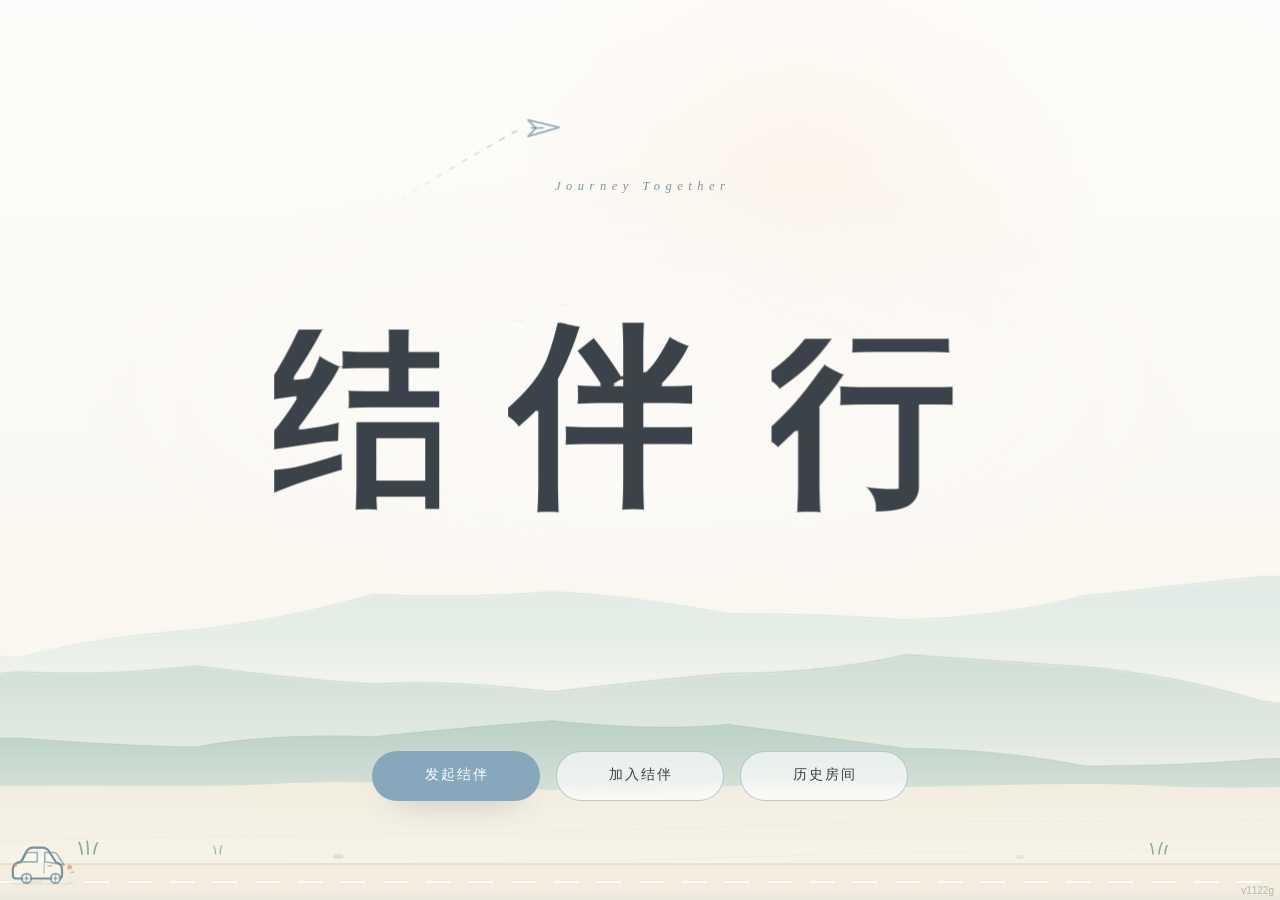
==== index.html @ d88a909a "chore: 「出行时间」统一改为「集合时间」，语义更贴集合汇合场景（v1122g）" ====
﻿<!DOCTYPE html>
<html lang="zh-CN">
<head>
  <meta charset="UTF-8">
  <meta name="viewport" content="width=device-width, initial-scale=1.0, user-scalable=no">
  <title>结伴行 · 多人出行路线智能规划</title>
  <!-- 首页固定指向封面页 index1.html。
       单机演示版（不建房间、直接填表算方案）在 demo.html，答辩断网时用它兜底。 -->
  <!-- ?v= 是缓存破击参数：每次发版改一次，WebView 就会绕开旧缓存。
       目前对应 index1.html 里的 JBX_BUILD / version.json 的 v 值。 -->
  <meta http-equiv="refresh" content="0; url=index1.html?v=1122g">
  <style>
    html,body{margin:0;height:100%;background:#f7f4ee;
      font-family:-apple-system,BlinkMacSystemFont,"PingFang SC","Microsoft YaHei",sans-serif;}
    .box{height:100%;display:flex;flex-direction:column;align-items:center;justify-content:center;gap:14px;color:#4a4a4a;}
    .box a{color:#2f5d8a;text-decoration:none;border-bottom:1px solid #b9cfe3;padding-bottom:2px;font-size:15px;}
  </style>
</head>
<body>
  <div class="box">
    <div style="letter-spacing:.3em;font-size:20px;">结伴行</div>
    <div style="font-size:13px;color:#8a8a8a;">正在进入…</div>
    <a href="index1.html?v=1122g">如果没有自动跳转，点这里</a>
  </div>
  <script>location.replace("index1.html?v=1122g");</script>
</body>
</html>
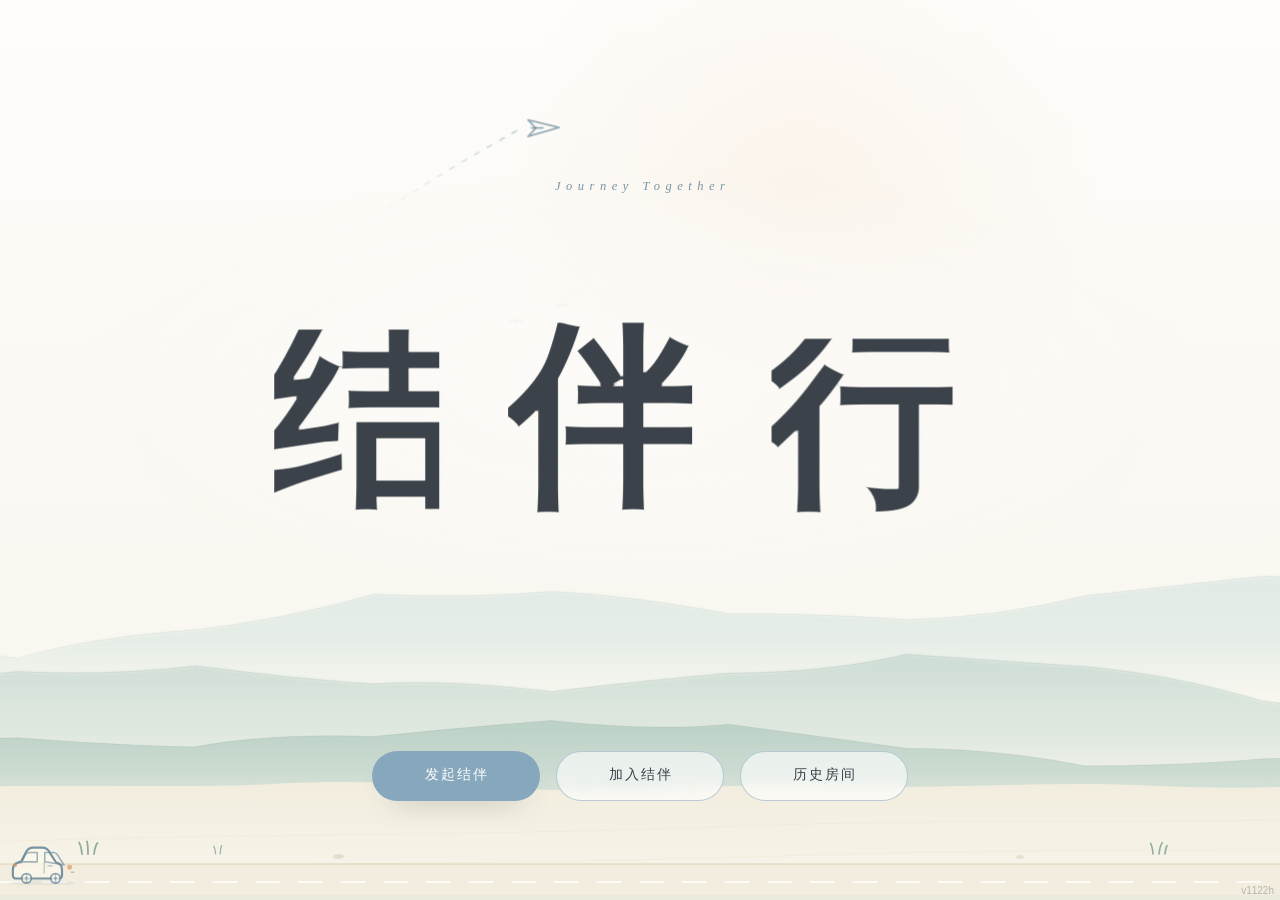
==== commit 41c7acf1: "chore: 去掉网络粗定位的两条进度/结果气泡，按钮状态已是反馈（v1122h）" ====
--- a/index.html
+++ b/index.html
@@ -8,7 +8,7 @@
        单机演示版（不建房间、直接填表算方案）在 demo.html，答辩断网时用它兜底。 -->
   <!-- ?v= 是缓存破击参数：每次发版改一次，WebView 就会绕开旧缓存。
        目前对应 index1.html 里的 JBX_BUILD / version.json 的 v 值。 -->
-  <meta http-equiv="refresh" content="0; url=index1.html?v=1122g">
+  <meta http-equiv="refresh" content="0; url=index1.html?v=1122h">
   <style>
     html,body{margin:0;height:100%;background:#f7f4ee;
       font-family:-apple-system,BlinkMacSystemFont,"PingFang SC","Microsoft YaHei",sans-serif;}
@@ -20,8 +20,8 @@
   <div class="box">
     <div style="letter-spacing:.3em;font-size:20px;">结伴行</div>
     <div style="font-size:13px;color:#8a8a8a;">正在进入…</div>
-    <a href="index1.html?v=1122g">如果没有自动跳转，点这里</a>
+    <a href="index1.html?v=1122h">如果没有自动跳转，点这里</a>
   </div>
-  <script>location.replace("index1.html?v=1122g");</script>
+  <script>location.replace("index1.html?v=1122h");</script>
 </body>
 </html>
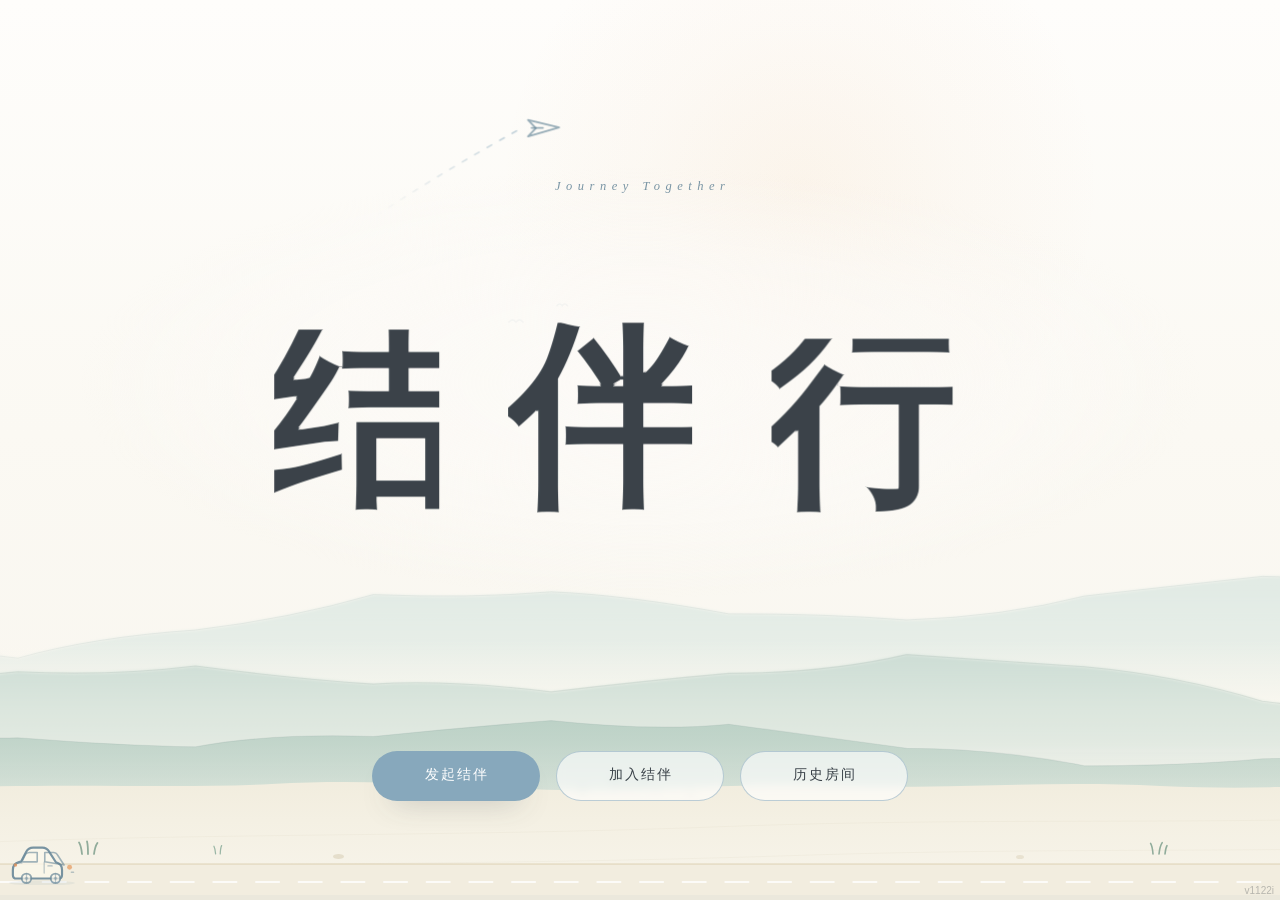
==== commit 793dc5a2: "fix: result.html 接入版本自愈 + 资源版本号拉新到 1122i，修 App 内对比表吃旧缓存显示不全；副注加左右滑动提示" ====
--- a/index.html
+++ b/index.html
@@ -8,7 +8,7 @@
        单机演示版（不建房间、直接填表算方案）在 demo.html，答辩断网时用它兜底。 -->
   <!-- ?v= 是缓存破击参数：每次发版改一次，WebView 就会绕开旧缓存。
        目前对应 index1.html 里的 JBX_BUILD / version.json 的 v 值。 -->
-  <meta http-equiv="refresh" content="0; url=index1.html?v=1122h">
+  <meta http-equiv="refresh" content="0; url=index1.html?v=1122i">
   <style>
     html,body{margin:0;height:100%;background:#f7f4ee;
       font-family:-apple-system,BlinkMacSystemFont,"PingFang SC","Microsoft YaHei",sans-serif;}
@@ -20,8 +20,8 @@
   <div class="box">
     <div style="letter-spacing:.3em;font-size:20px;">结伴行</div>
     <div style="font-size:13px;color:#8a8a8a;">正在进入…</div>
-    <a href="index1.html?v=1122h">如果没有自动跳转，点这里</a>
+    <a href="index1.html?v=1122i">如果没有自动跳转，点这里</a>
   </div>
-  <script>location.replace("index1.html?v=1122h");</script>
+  <script>location.replace("index1.html?v=1122i");</script>
 </body>
 </html>
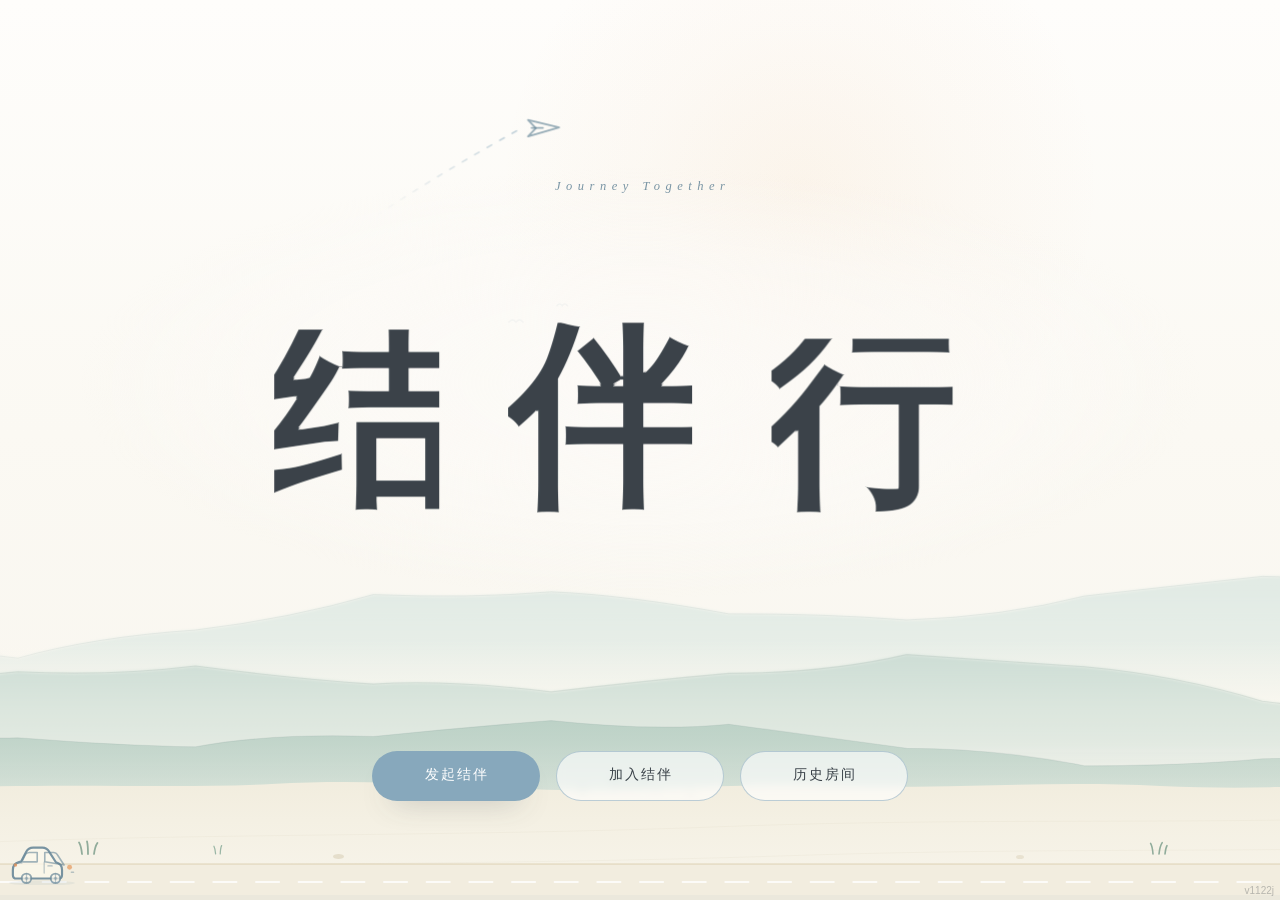
==== commit 65767423: "feat: 对比表首列方案名改短名显示（全名存 title 长按可见），不滑动即可见 5 列数据（v1122j）" ====
--- a/index.html
+++ b/index.html
@@ -8,7 +8,7 @@
        单机演示版（不建房间、直接填表算方案）在 demo.html，答辩断网时用它兜底。 -->
   <!-- ?v= 是缓存破击参数：每次发版改一次，WebView 就会绕开旧缓存。
        目前对应 index1.html 里的 JBX_BUILD / version.json 的 v 值。 -->
-  <meta http-equiv="refresh" content="0; url=index1.html?v=1122i">
+  <meta http-equiv="refresh" content="0; url=index1.html?v=1122j">
   <style>
     html,body{margin:0;height:100%;background:#f7f4ee;
       font-family:-apple-system,BlinkMacSystemFont,"PingFang SC","Microsoft YaHei",sans-serif;}
@@ -20,8 +20,8 @@
   <div class="box">
     <div style="letter-spacing:.3em;font-size:20px;">结伴行</div>
     <div style="font-size:13px;color:#8a8a8a;">正在进入…</div>
-    <a href="index1.html?v=1122i">如果没有自动跳转，点这里</a>
+    <a href="index1.html?v=1122j">如果没有自动跳转，点这里</a>
   </div>
-  <script>location.replace("index1.html?v=1122i");</script>
+  <script>location.replace("index1.html?v=1122j");</script>
 </body>
 </html>
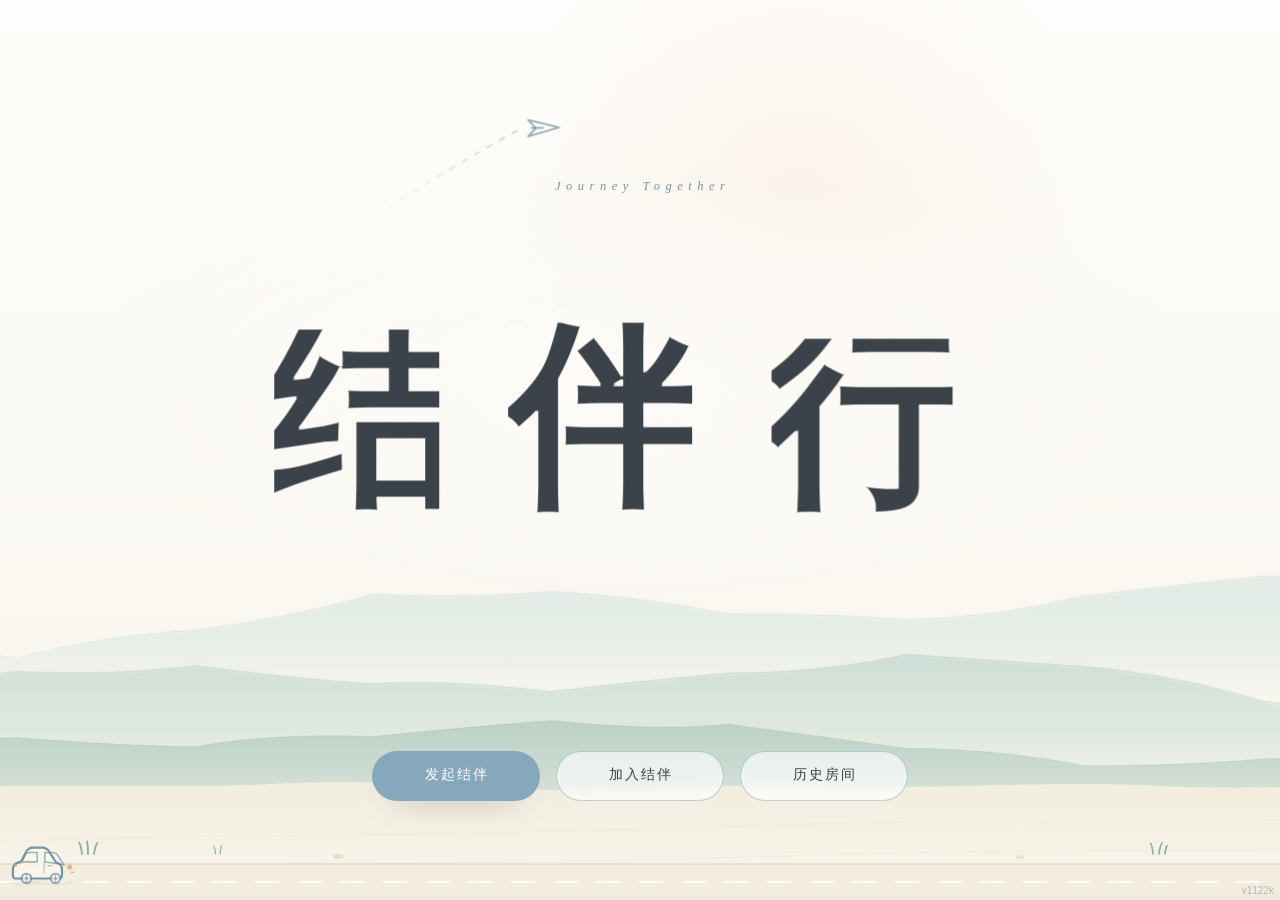
==== commit 0f6a669d: "feat: 对比表首列方案名两行换行展示 + 首列固定宽150px 防推荐徽章遮挡数据（v1122k）" ====
--- a/index.html
+++ b/index.html
@@ -8,7 +8,7 @@
        单机演示版（不建房间、直接填表算方案）在 demo.html，答辩断网时用它兜底。 -->
   <!-- ?v= 是缓存破击参数：每次发版改一次，WebView 就会绕开旧缓存。
        目前对应 index1.html 里的 JBX_BUILD / version.json 的 v 值。 -->
-  <meta http-equiv="refresh" content="0; url=index1.html?v=1122j">
+  <meta http-equiv="refresh" content="0; url=index1.html?v=1122k">
   <style>
     html,body{margin:0;height:100%;background:#f7f4ee;
       font-family:-apple-system,BlinkMacSystemFont,"PingFang SC","Microsoft YaHei",sans-serif;}
@@ -20,8 +20,8 @@
   <div class="box">
     <div style="letter-spacing:.3em;font-size:20px;">结伴行</div>
     <div style="font-size:13px;color:#8a8a8a;">正在进入…</div>
-    <a href="index1.html?v=1122j">如果没有自动跳转，点这里</a>
+    <a href="index1.html?v=1122k">如果没有自动跳转，点这里</a>
   </div>
-  <script>location.replace("index1.html?v=1122j");</script>
+  <script>location.replace("index1.html?v=1122k");</script>
 </body>
 </html>
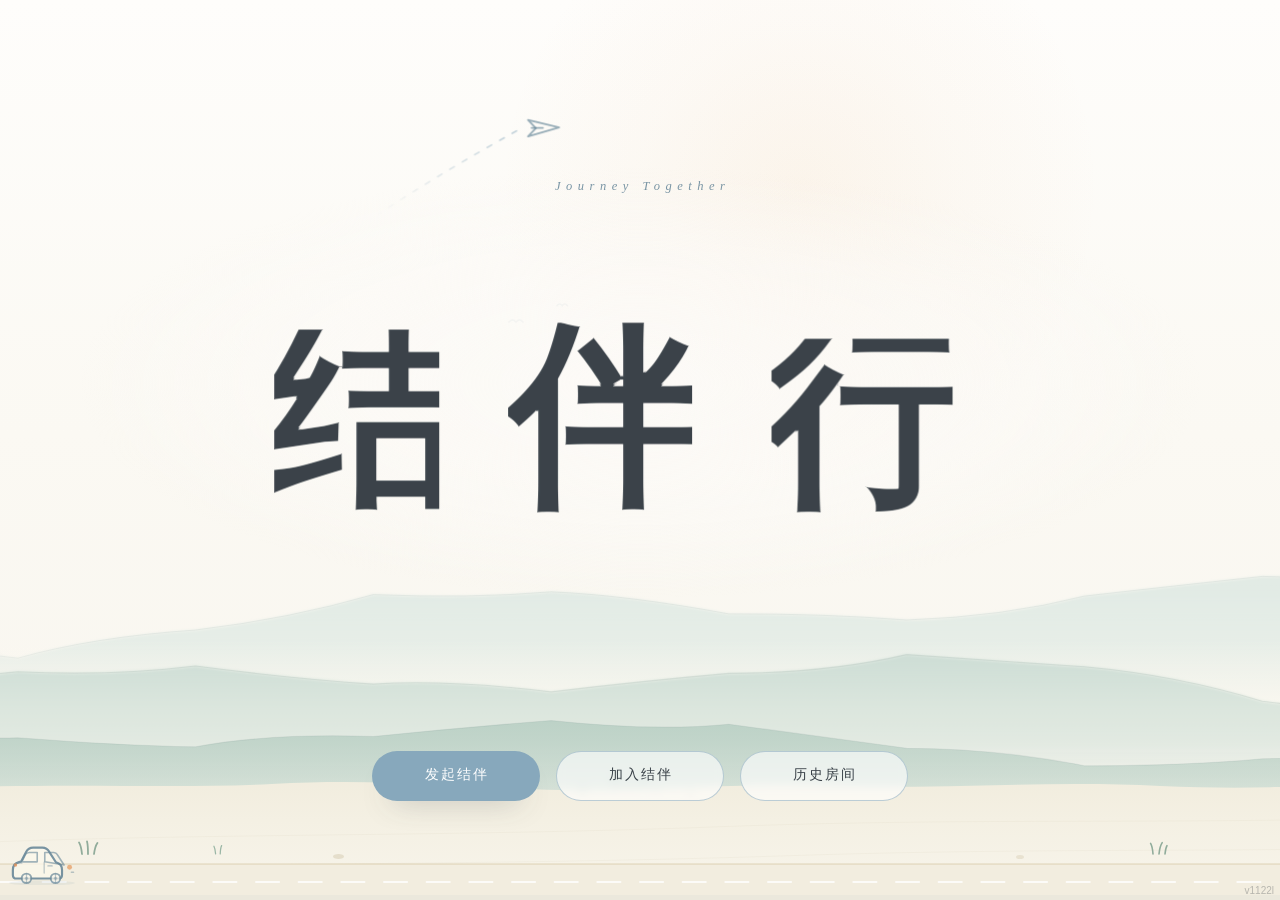
==== commit 815e29a2: "feat: 耗时指标改新口径——全程时长（集合时间-最早出发+同乘段）+人均耗时，替代原全员合计总耗时（v1122l）" ====
--- a/index.html
+++ b/index.html
@@ -8,7 +8,7 @@
        单机演示版（不建房间、直接填表算方案）在 demo.html，答辩断网时用它兜底。 -->
   <!-- ?v= 是缓存破击参数：每次发版改一次，WebView 就会绕开旧缓存。
        目前对应 index1.html 里的 JBX_BUILD / version.json 的 v 值。 -->
-  <meta http-equiv="refresh" content="0; url=index1.html?v=1122k">
+  <meta http-equiv="refresh" content="0; url=index1.html?v=1122l">
   <style>
     html,body{margin:0;height:100%;background:#f7f4ee;
       font-family:-apple-system,BlinkMacSystemFont,"PingFang SC","Microsoft YaHei",sans-serif;}
@@ -20,8 +20,8 @@
   <div class="box">
     <div style="letter-spacing:.3em;font-size:20px;">结伴行</div>
     <div style="font-size:13px;color:#8a8a8a;">正在进入…</div>
-    <a href="index1.html?v=1122k">如果没有自动跳转，点这里</a>
+    <a href="index1.html?v=1122l">如果没有自动跳转，点这里</a>
   </div>
-  <script>location.replace("index1.html?v=1122k");</script>
+  <script>location.replace("index1.html?v=1122l");</script>
 </body>
 </html>
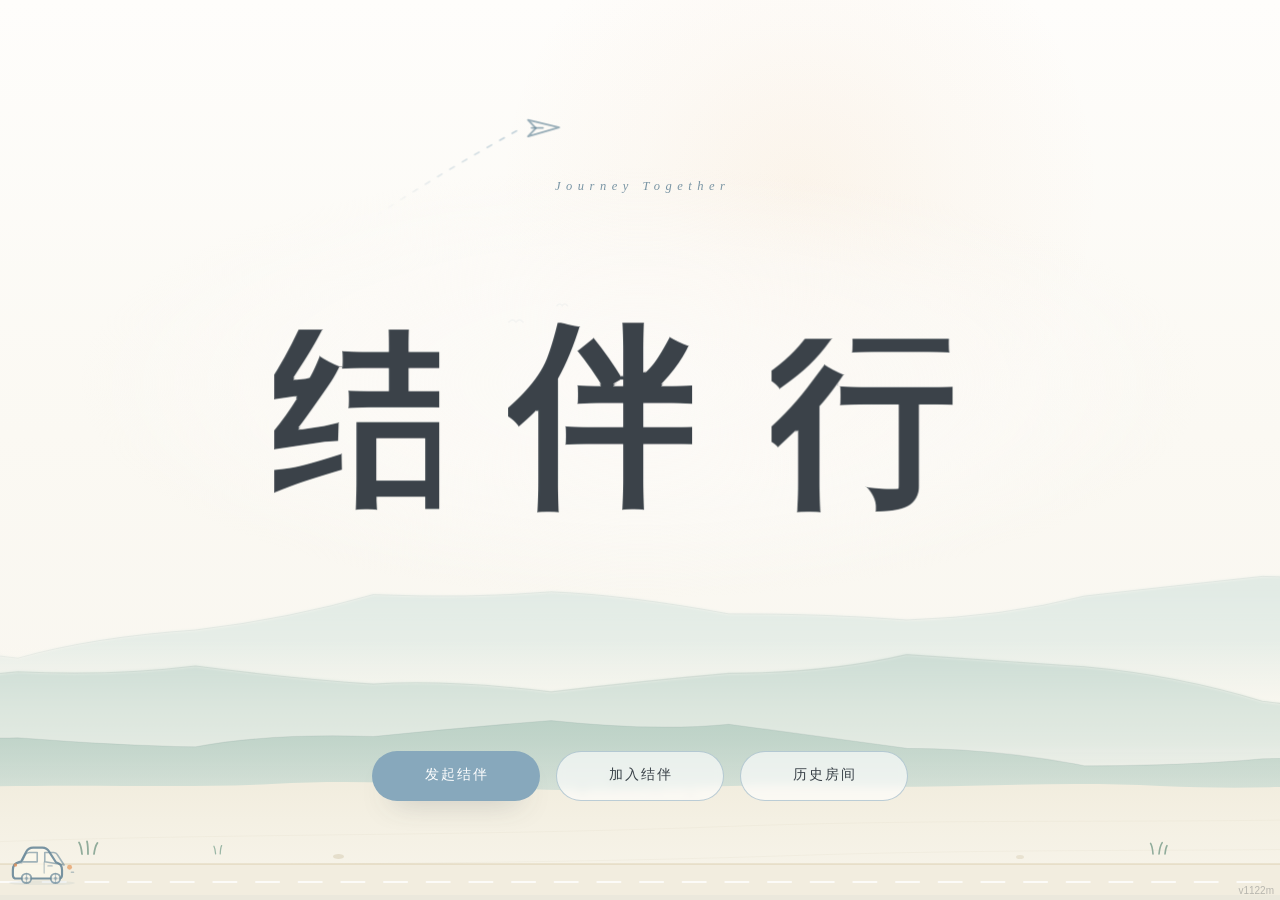
==== commit 080ba42d: "feat: 评分模型时间项改为人均耗时（v1122m） - engine.js：额外代价的时间项不再用全员相加的总耗时（6 人 400+ 分，无体感），   改为人均耗时 = 全员总耗时 ÷ 人数。同" ====
--- a/index.html
+++ b/index.html
@@ -8,7 +8,7 @@
        单机演示版（不建房间、直接填表算方案）在 demo.html，答辩断网时用它兜底。 -->
   <!-- ?v= 是缓存破击参数：每次发版改一次，WebView 就会绕开旧缓存。
        目前对应 index1.html 里的 JBX_BUILD / version.json 的 v 值。 -->
-  <meta http-equiv="refresh" content="0; url=index1.html?v=1122l">
+  <meta http-equiv="refresh" content="0; url=index1.html?v=1122m">
   <style>
     html,body{margin:0;height:100%;background:#f7f4ee;
       font-family:-apple-system,BlinkMacSystemFont,"PingFang SC","Microsoft YaHei",sans-serif;}
@@ -20,8 +20,8 @@
   <div class="box">
     <div style="letter-spacing:.3em;font-size:20px;">结伴行</div>
     <div style="font-size:13px;color:#8a8a8a;">正在进入…</div>
-    <a href="index1.html?v=1122l">如果没有自动跳转，点这里</a>
+    <a href="index1.html?v=1122m">如果没有自动跳转，点这里</a>
   </div>
-  <script>location.replace("index1.html?v=1122l");</script>
+  <script>location.replace("index1.html?v=1122m");</script>
 </body>
 </html>
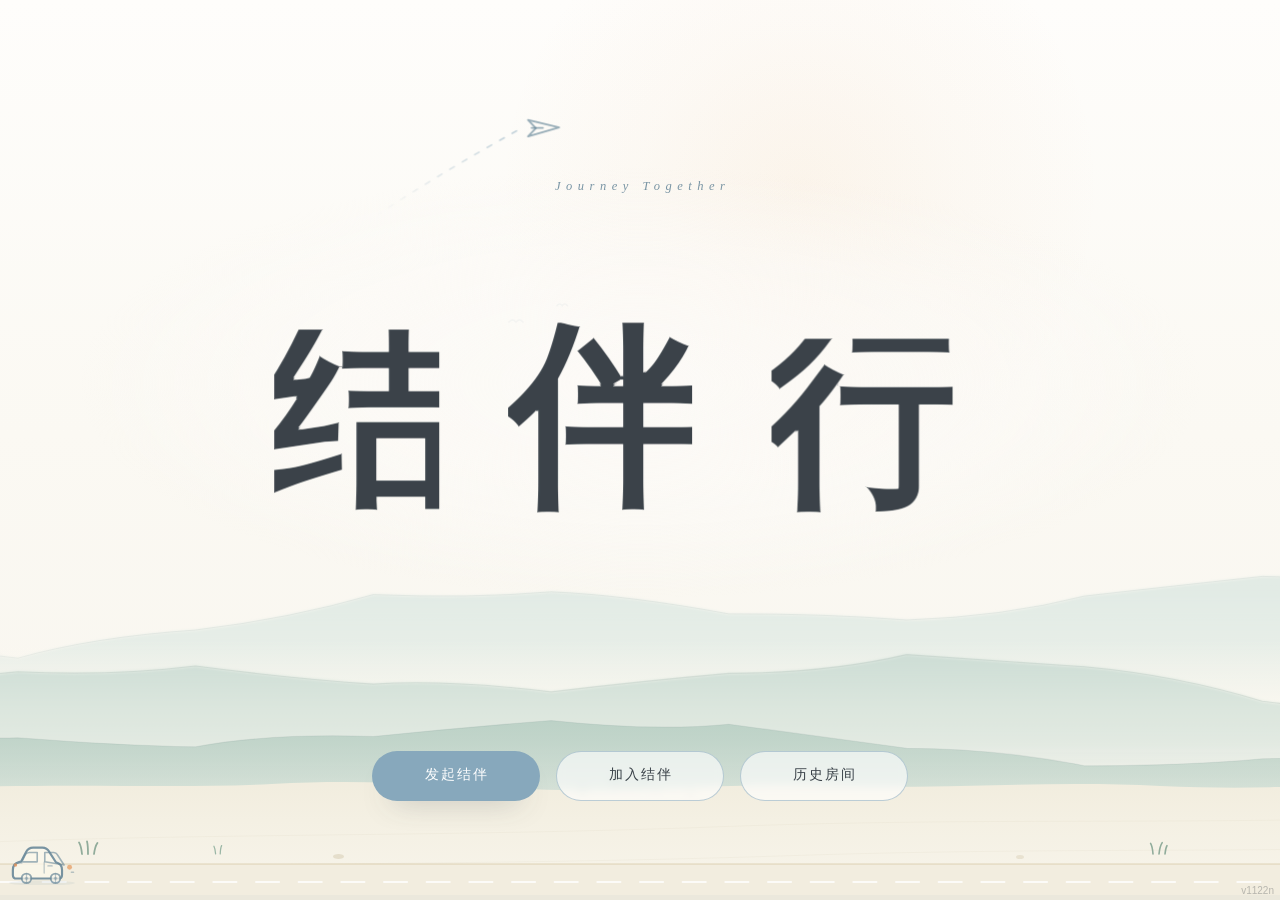
==== commit e1070f19: "v1122n：结果页新增「跳转高德导航」按钮 - 每套方案卡片底部加导航按钮行：所有方案都有「🧭 导航到目的地」；   方案二/三的行程里有集合点的，追加「🧭 到「X」集合」按钮（方案三各对集合点各自" ====
--- a/index.html
+++ b/index.html
@@ -8,7 +8,7 @@
        单机演示版（不建房间、直接填表算方案）在 demo.html，答辩断网时用它兜底。 -->
   <!-- ?v= 是缓存破击参数：每次发版改一次，WebView 就会绕开旧缓存。
        目前对应 index1.html 里的 JBX_BUILD / version.json 的 v 值。 -->
-  <meta http-equiv="refresh" content="0; url=index1.html?v=1122m">
+  <meta http-equiv="refresh" content="0; url=index1.html?v=1122n">
   <style>
     html,body{margin:0;height:100%;background:#f7f4ee;
       font-family:-apple-system,BlinkMacSystemFont,"PingFang SC","Microsoft YaHei",sans-serif;}
@@ -20,8 +20,8 @@
   <div class="box">
     <div style="letter-spacing:.3em;font-size:20px;">结伴行</div>
     <div style="font-size:13px;color:#8a8a8a;">正在进入…</div>
-    <a href="index1.html?v=1122m">如果没有自动跳转，点这里</a>
+    <a href="index1.html?v=1122n">如果没有自动跳转，点这里</a>
   </div>
-  <script>location.replace("index1.html?v=1122m");</script>
+  <script>location.replace("index1.html?v=1122n");</script>
 </body>
 </html>
